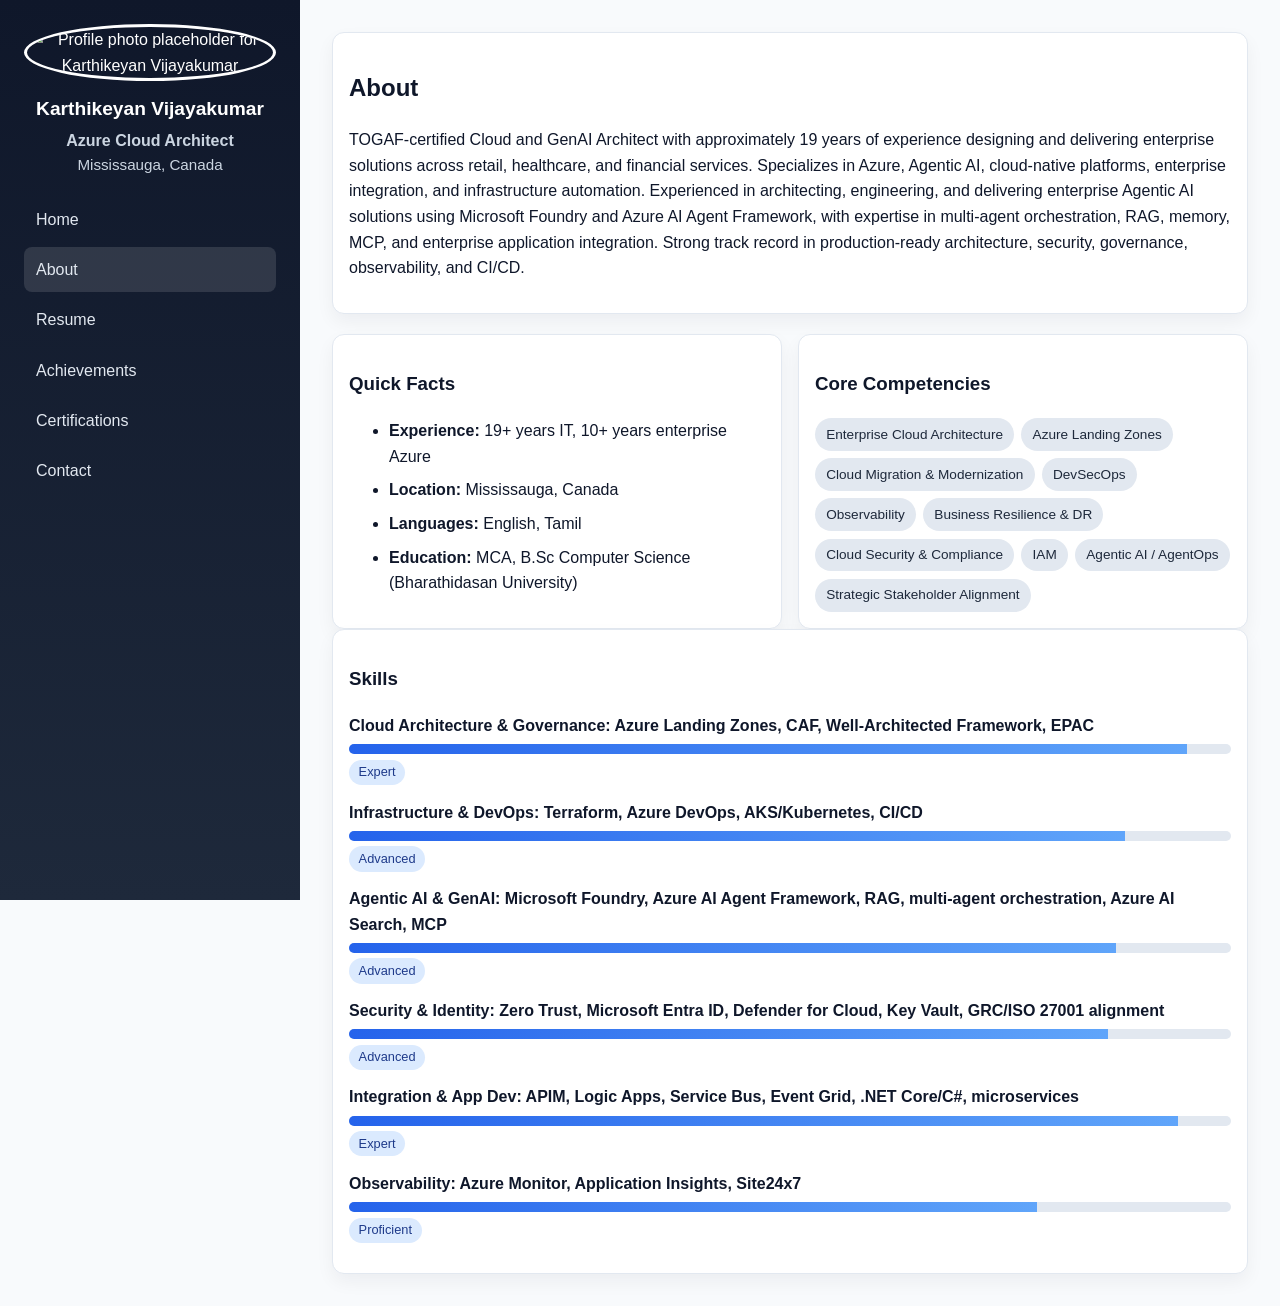
==== about.html @ 1fd53f00 "Build multi-page static portfolio site Co-authored-by: azureaifoundry <219227769+azureaifoundry@user" ====
<!doctype html>
<html lang="en">
<head>
  <meta charset="UTF-8">
  <meta name="viewport" content="width=device-width, initial-scale=1.0">
  <title>Karthikeyan Vijayakumar | About</title>
  <meta property="og:title" content="About | Karthikeyan Vijayakumar">
  <meta property="og:description" content="Cloud and GenAI architecture profile and skills.">
  <meta property="og:type" content="website">
  <meta property="og:url" content="https://karthikeyan-vijayakumar.github.io/about.html">
  <meta property="og:image" content="assets/img/profile.jpg">
  <link rel="icon" type="image/svg+xml" href="assets/img/favicon.svg">
  <link rel="stylesheet" href="assets/css/styles.css">
</head>
<body>
  <div class="layout">
    <aside class="sidebar" aria-label="Main sidebar">
      <div class="brand">
        <img src="assets/img/profile.jpg" alt="Profile photo placeholder for Karthikeyan Vijayakumar">
        <h1>Karthikeyan Vijayakumar</h1>
        <p class="rotating-title" data-rotating>Azure Cloud Architect</p>
        <p class="location">Mississauga, Canada</p>
      </div>
      <button class="nav-toggle" aria-label="Toggle navigation" aria-expanded="false">☰ Menu</button>
      <nav aria-label="Primary navigation">
        <ul class="nav-links">
          <li><a href="index.html">Home</a></li>
          <li><a class="active" href="about.html">About</a></li>
          <li><a href="resume.html">Resume</a></li>
          <li><a href="achievements.html">Achievements</a></li>
          <li><a href="certifications.html">Certifications</a></li>
          <li><a href="contact.html">Contact</a></li>
        </ul>
      </nav>
    </aside>

    <main class="content">
      <section class="card reveal">
        <h2>About</h2>
        <p>TOGAF-certified Cloud and GenAI Architect with approximately 19 years of experience designing and delivering enterprise solutions across retail, healthcare, and financial services. Specializes in Azure, Agentic AI, cloud-native platforms, enterprise integration, and infrastructure automation. Experienced in architecting, engineering, and delivering enterprise Agentic AI solutions using Microsoft Foundry and Azure AI Agent Framework, with expertise in multi-agent orchestration, RAG, memory, MCP, and enterprise application integration. Strong track record in production-ready architecture, security, governance, observability, and CI/CD.</p>
      </section>

      <section class="grid reveal">
        <article class="card">
          <h3>Quick Facts</h3>
          <ul class="facts">
            <li><strong>Experience:</strong> 19+ years IT, 10+ years enterprise Azure</li>
            <li><strong>Location:</strong> Mississauga, Canada</li>
            <li><strong>Languages:</strong> English, Tamil</li>
            <li><strong>Education:</strong> MCA, B.Sc Computer Science (Bharathidasan University)</li>
          </ul>
        </article>
        <article class="card">
          <h3>Core Competencies</h3>
          <div class="chips">
            <span>Enterprise Cloud Architecture</span><span>Azure Landing Zones</span><span>Cloud Migration &amp; Modernization</span><span>DevSecOps</span><span>Observability</span><span>Business Resilience &amp; DR</span><span>Cloud Security &amp; Compliance</span><span>IAM</span><span>Agentic AI / AgentOps</span><span>Strategic Stakeholder Alignment</span>
          </div>
        </article>
      </section>

      <section class="card reveal">
        <h3>Skills</h3>
        <div class="skill-group"><div class="skill-label">Cloud Architecture &amp; Governance: Azure Landing Zones, CAF, Well-Architected Framework, EPAC</div><div class="skill-track" aria-hidden="true"><div class="skill-fill" style="width: 95%"></div></div><span class="skill-level">Expert</span></div>
        <div class="skill-group"><div class="skill-label">Infrastructure &amp; DevOps: Terraform, Azure DevOps, AKS/Kubernetes, CI/CD</div><div class="skill-track" aria-hidden="true"><div class="skill-fill" style="width: 88%"></div></div><span class="skill-level">Advanced</span></div>
        <div class="skill-group"><div class="skill-label">Agentic AI &amp; GenAI: Microsoft Foundry, Azure AI Agent Framework, RAG, multi-agent orchestration, Azure AI Search, MCP</div><div class="skill-track" aria-hidden="true"><div class="skill-fill" style="width: 87%"></div></div><span class="skill-level">Advanced</span></div>
        <div class="skill-group"><div class="skill-label">Security &amp; Identity: Zero Trust, Microsoft Entra ID, Defender for Cloud, Key Vault, GRC/ISO 27001 alignment</div><div class="skill-track" aria-hidden="true"><div class="skill-fill" style="width: 86%"></div></div><span class="skill-level">Advanced</span></div>
        <div class="skill-group"><div class="skill-label">Integration &amp; App Dev: APIM, Logic Apps, Service Bus, Event Grid, .NET Core/C#, microservices</div><div class="skill-track" aria-hidden="true"><div class="skill-fill" style="width: 94%"></div></div><span class="skill-level">Expert</span></div>
        <div class="skill-group"><div class="skill-label">Observability: Azure Monitor, Application Insights, Site24x7</div><div class="skill-track" aria-hidden="true"><div class="skill-fill" style="width: 78%"></div></div><span class="skill-level">Proficient</span></div>
      </section>
    </main>
  </div>
  <script src="assets/js/main.js"></script>
</body>
</html>
---- assets/css/styles.css ----
:root {
  --navy: #0f172a;
  --navy-2: #1e293b;
  --accent: #2563eb;
  --bg: #f8fafc;
  --text: #0f172a;
  --muted: #475569;
  --card: #ffffff;
  --border: #e2e8f0;
}

* { box-sizing: border-box; }
body {
  margin: 0;
  font-family: "Segoe UI", Roboto, Arial, sans-serif;
  background: var(--bg);
  color: var(--text);
  line-height: 1.6;
}

a { color: inherit; }

.layout {
  display: flex;
  min-height: 100vh;
}

.sidebar {
  background: linear-gradient(180deg, var(--navy), var(--navy-2));
  color: #fff;
  width: 300px;
  padding: 1.5rem;
  position: fixed;
  top: 0;
  bottom: 0;
  left: 0;
  overflow-y: auto;
}

.brand {
  text-align: center;
}

.brand img {
  width: 110px;
  height: 110px;
  border-radius: 50%;
  border: 3px solid #fff;
  object-fit: cover;
}

.brand h1 {
  margin: 0.8rem 0 0.2rem;
  font-size: 1.2rem;
}

.brand p {
  margin: 0;
  color: #cbd5e1;
}

.location {
  margin-top: 0.8rem;
  color: #cbd5e1;
  font-size: 0.95rem;
}

.nav-toggle {
  display: none;
  width: 100%;
  margin: 1rem 0;
  background: transparent;
  color: #fff;
  border: 1px solid #64748b;
  border-radius: 8px;
  padding: 0.5rem;
  cursor: pointer;
}

.nav-links {
  list-style: none;
  padding: 0;
  margin: 1.2rem 0;
}

.nav-links a {
  display: block;
  text-decoration: none;
  padding: 0.6rem 0.75rem;
  margin-bottom: 0.35rem;
  border-radius: 8px;
  color: #e2e8f0;
}

.nav-links a.active,
.nav-links a:hover,
.nav-links a:focus-visible {
  background: rgba(255, 255, 255, 0.12);
}

.social {
  display: grid;
  gap: 0.5rem;
}

.social a {
  color: #bfdbfe;
  text-decoration: none;
}

.content {
  flex: 1;
  margin-left: 300px;
  padding: 2rem;
}

.hero {
  background: var(--card);
  border: 1px solid var(--border);
  border-radius: 12px;
  padding: 1.75rem;
  box-shadow: 0 10px 25px rgba(15, 23, 42, 0.06);
}

.hero h2 {
  margin-top: 0;
  font-size: 2rem;
}

.rotating-title {
  color: var(--accent);
  font-weight: 700;
}

.grid {
  display: grid;
  grid-template-columns: repeat(auto-fit, minmax(220px, 1fr));
  gap: 1rem;
  margin-top: 1.25rem;
}

.card {
  background: var(--card);
  border: 1px solid var(--border);
  border-radius: 12px;
  padding: 1rem;
  box-shadow: 0 8px 18px rgba(15, 23, 42, 0.05);
}

h2, h3 { color: var(--navy); }
.section-title { margin-top: 2rem; }

.facts li,
.clean-list li {
  margin-bottom: 0.5rem;
}

.skill-group {
  margin-bottom: 0.9rem;
}

.skill-label {
  font-weight: 600;
}

.skill-track {
  margin-top: 0.35rem;
  height: 10px;
  border-radius: 999px;
  background: #e2e8f0;
  overflow: hidden;
}

.skill-fill {
  height: 100%;
  background: linear-gradient(90deg, #2563eb, #60a5fa);
}

.skill-level {
  display: inline-block;
  margin-top: 0.35rem;
  background: #dbeafe;
  color: #1e3a8a;
  border-radius: 999px;
  font-size: 0.8rem;
  padding: 0.15rem 0.6rem;
}

.chips {
  display: flex;
  flex-wrap: wrap;
  gap: 0.45rem;
}

.chips span {
  background: #e2e8f0;
  color: #1e293b;
  padding: 0.35rem 0.7rem;
  border-radius: 999px;
  font-size: 0.85rem;
}

.timeline details {
  background: var(--card);
  border: 1px solid var(--border);
  border-radius: 12px;
  padding: 1rem;
  margin-bottom: 0.9rem;
}

.timeline summary {
  cursor: pointer;
  font-weight: 700;
  color: var(--navy);
}

.contact-form {
  display: grid;
  gap: 0.75rem;
  max-width: 620px;
}

input, textarea {
  width: 100%;
  border: 1px solid #cbd5e1;
  border-radius: 8px;
  padding: 0.65rem;
  font: inherit;
}

button[type="submit"] {
  width: fit-content;
  border: 0;
  background: var(--accent);
  color: #fff;
  border-radius: 8px;
  padding: 0.65rem 1rem;
  cursor: pointer;
}

.reveal {
  opacity: 0;
  transform: translateY(14px);
  transition: opacity 0.45s ease, transform 0.45s ease;
}

.reveal.visible {
  opacity: 1;
  transform: translateY(0);
}

@media (max-width: 900px) {
  .sidebar {
    width: 100%;
    position: sticky;
    height: auto;
    max-height: unset;
    z-index: 10;
  }

  .content {
    margin-left: 0;
    padding: 1rem;
  }

  .layout {
    flex-direction: column;
  }

  .nav-toggle {
    display: block;
  }

  .nav-links {
    display: none;
  }

  .nav-links.open {
    display: block;
  }

  .hero h2 {
    font-size: 1.5rem;
  }
}
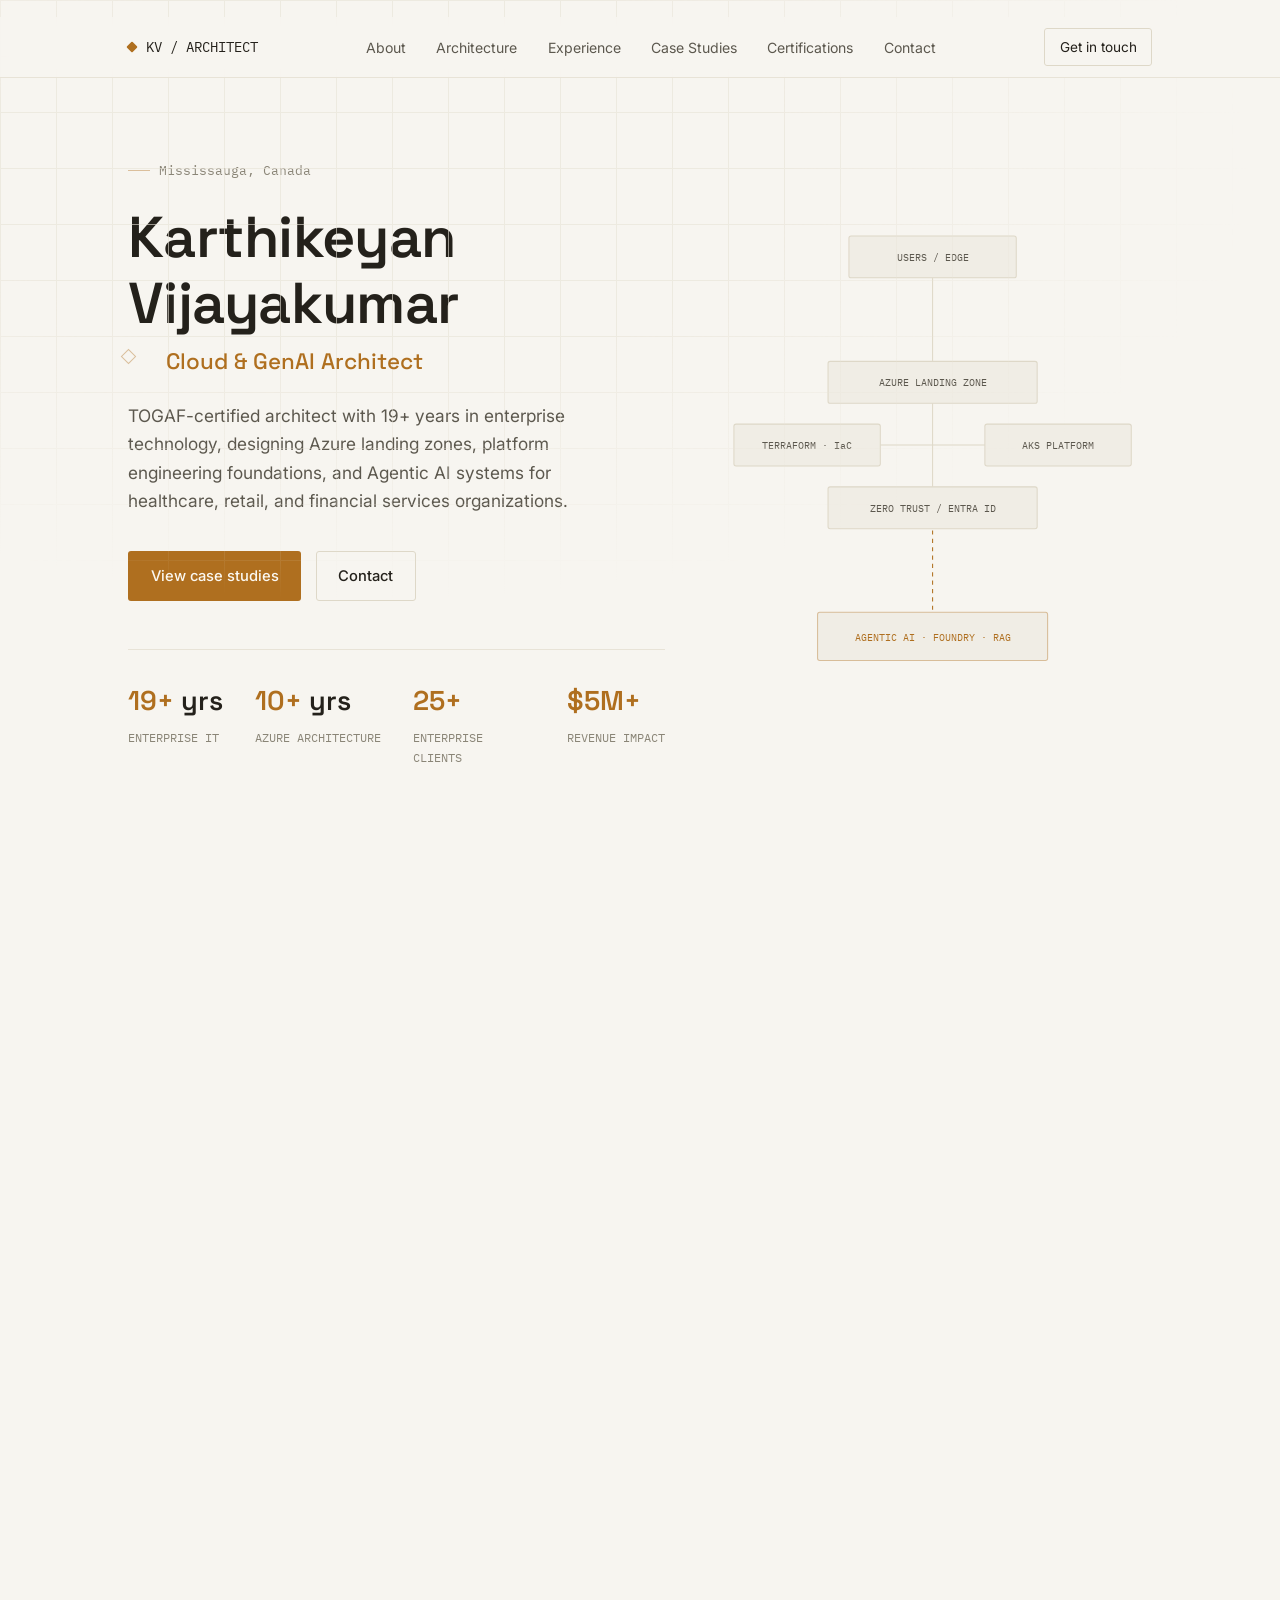
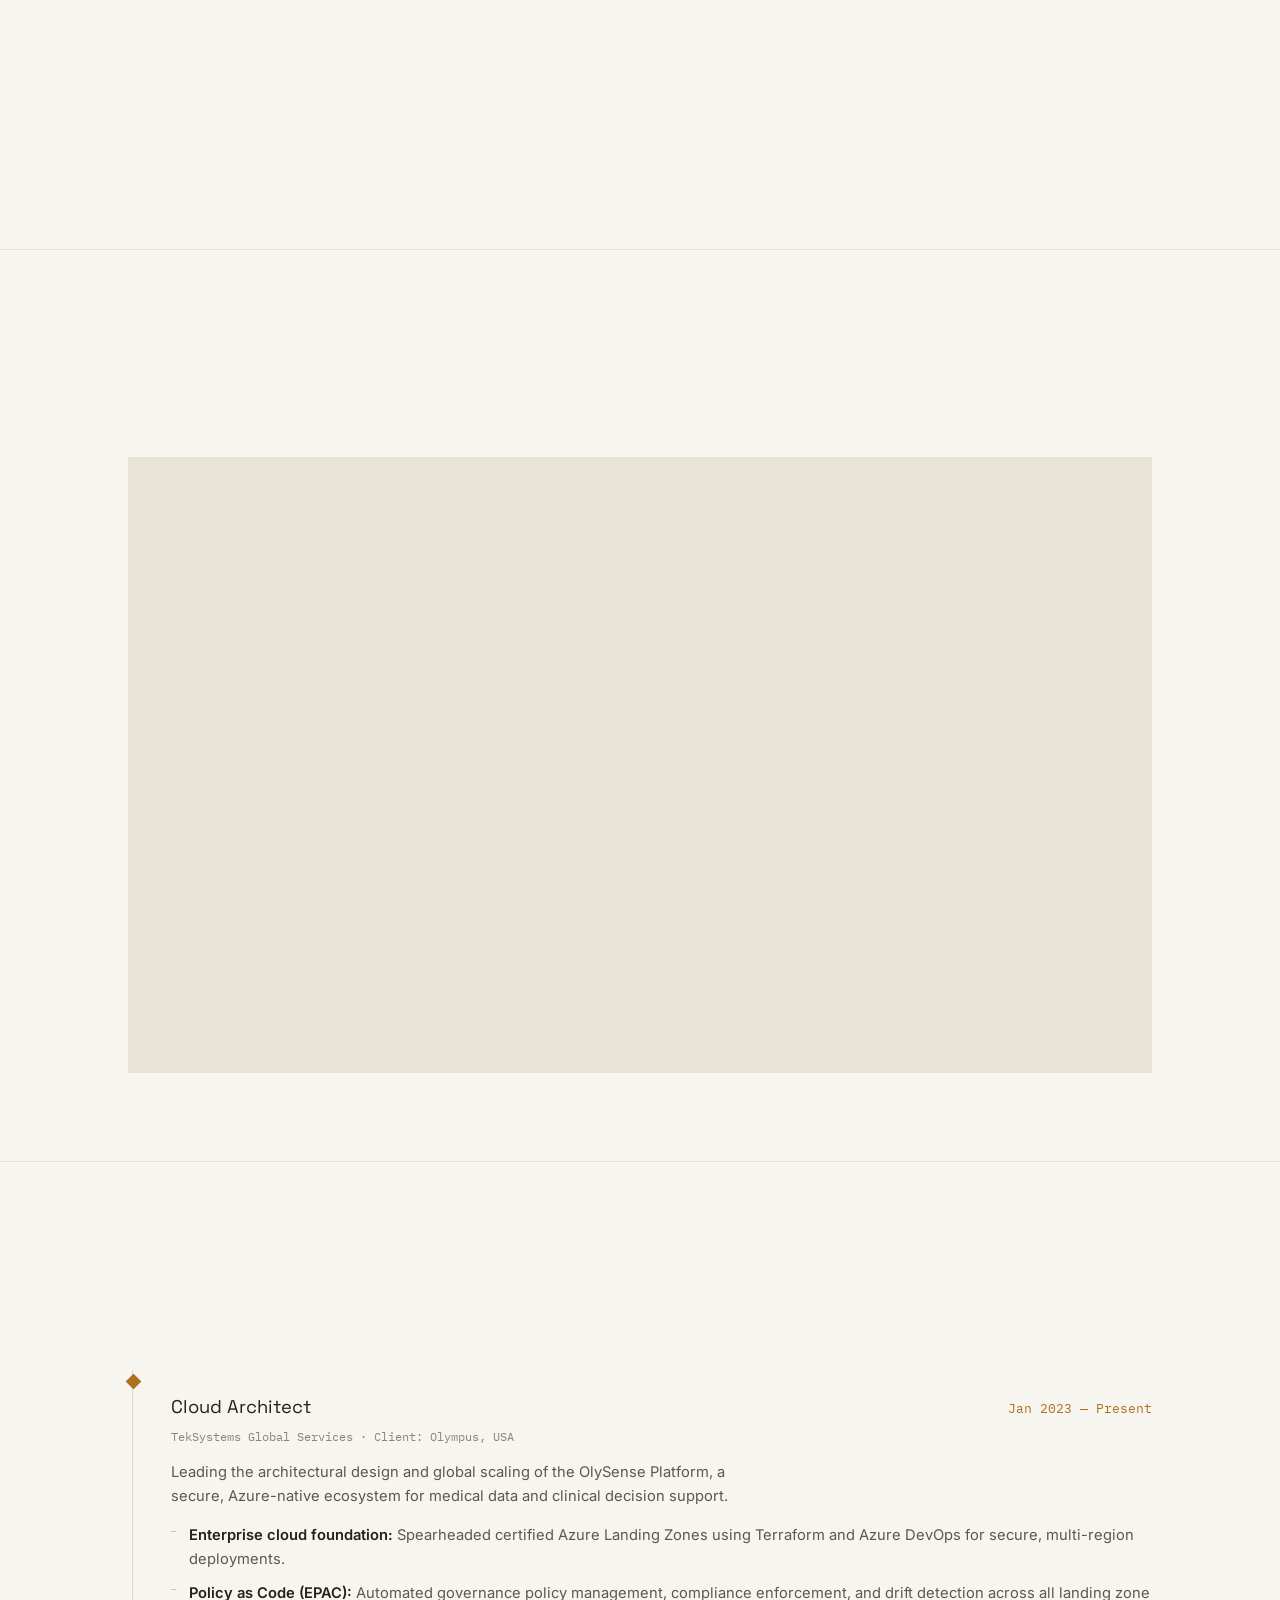
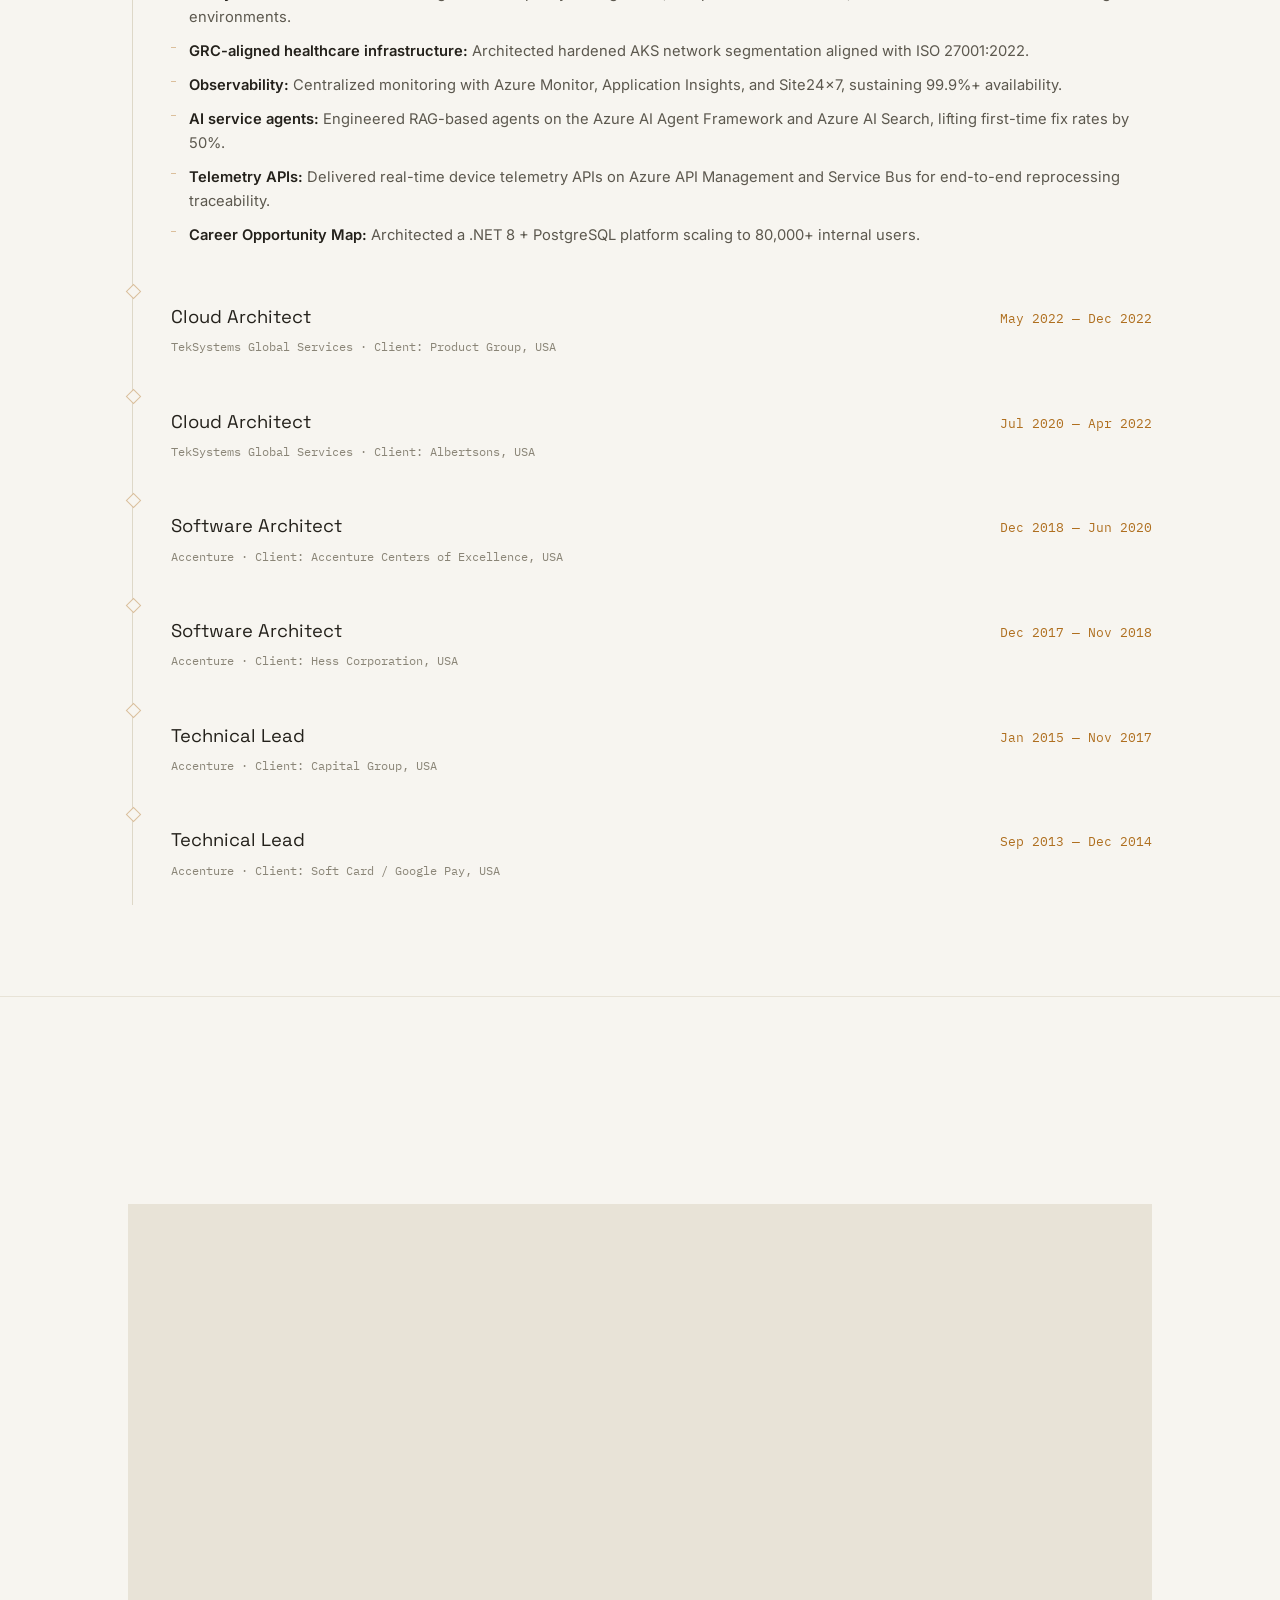
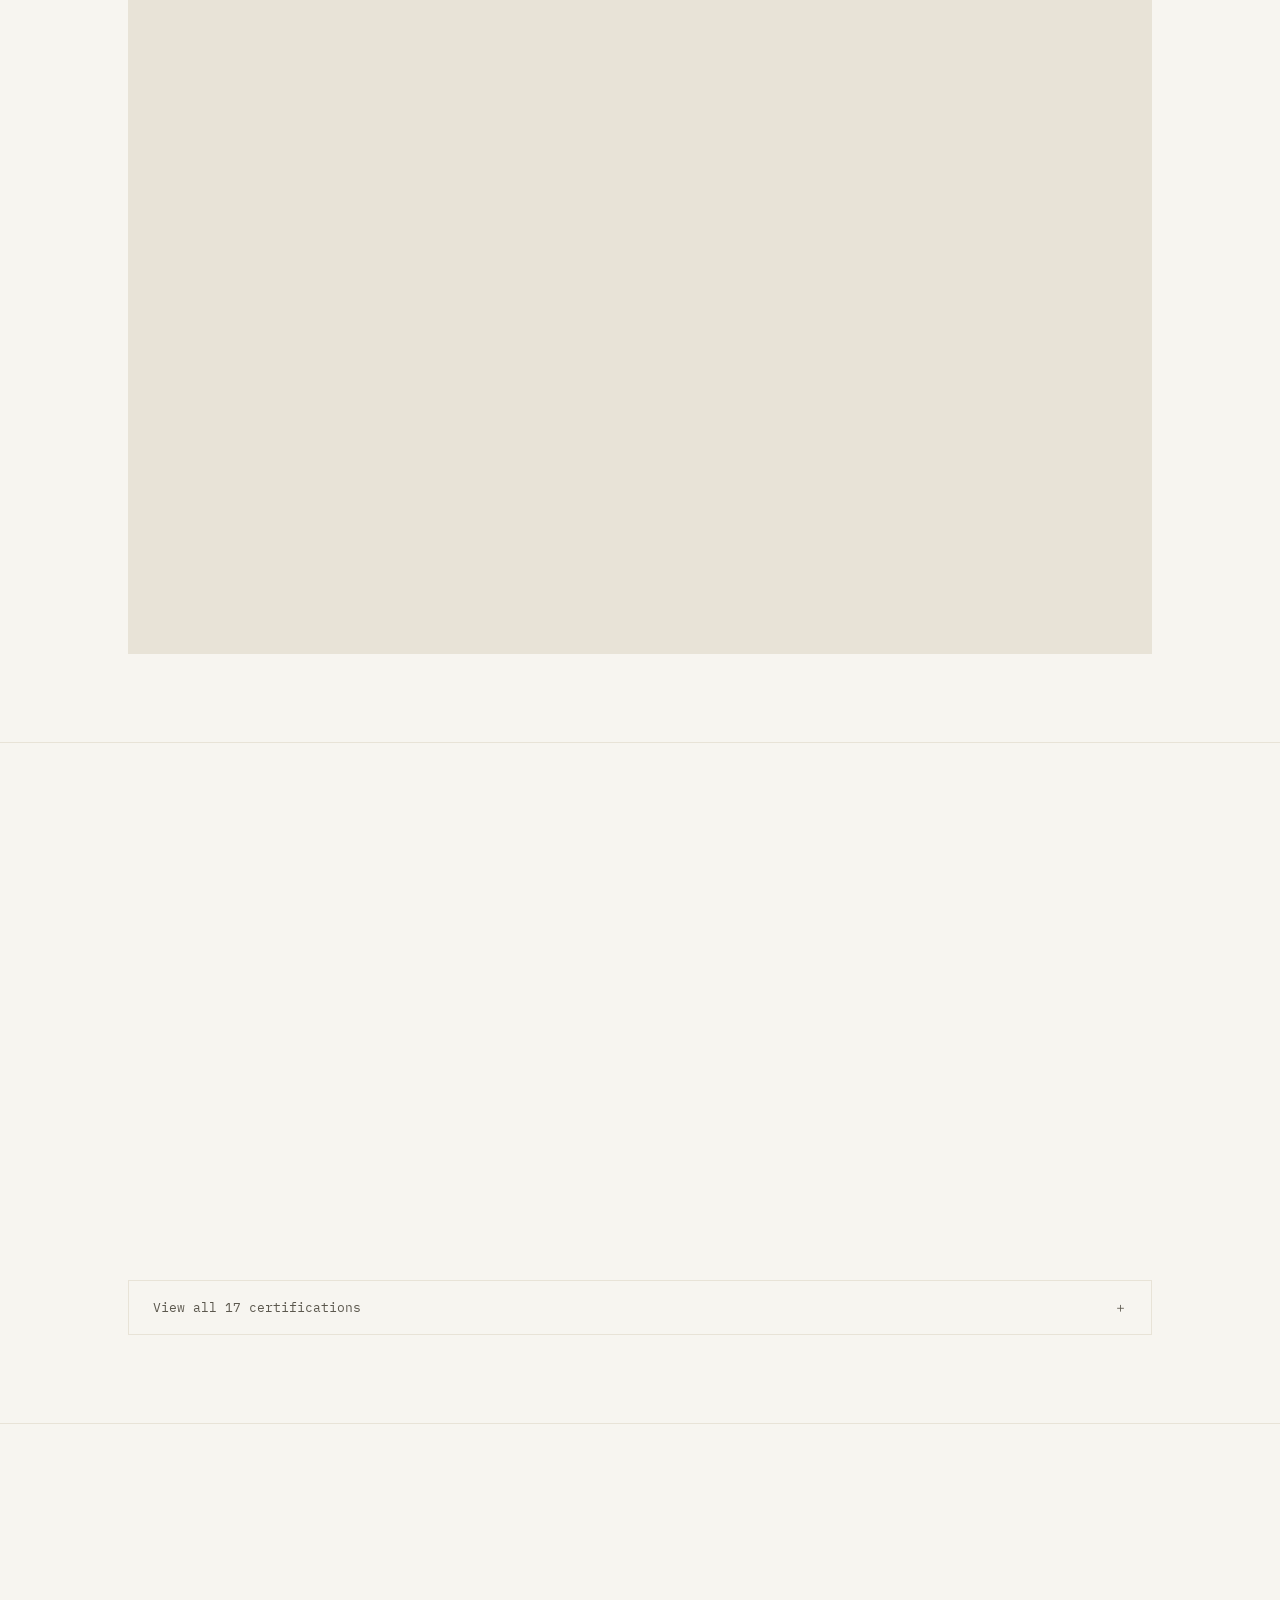
==== commit d7d105ca: "Redirect resume.html to index.html#experience for improved navigation and user experience." ====
--- a/about.html
+++ b/about.html
@@ -1,74 +1,6 @@
 <!doctype html>
-<html lang="en">
-<head>
-  <meta charset="UTF-8">
-  <meta name="viewport" content="width=device-width, initial-scale=1.0">
-  <title>Karthikeyan Vijayakumar | About</title>
-  <meta property="og:title" content="About | Karthikeyan Vijayakumar">
-  <meta property="og:description" content="Cloud and GenAI architecture profile and skills.">
-  <meta property="og:type" content="website">
-  <meta property="og:url" content="https://karthikeyan-vijayakumar.github.io/about.html">
-  <meta property="og:image" content="assets/img/profile.jpg">
-  <link rel="icon" type="image/svg+xml" href="assets/img/favicon.svg">
-  <link rel="stylesheet" href="assets/css/styles.css">
-</head>
-<body>
-  <div class="layout">
-    <aside class="sidebar" aria-label="Main sidebar">
-      <div class="brand">
-        <img src="assets/img/profile.jpg" alt="Profile photo placeholder for Karthikeyan Vijayakumar">
-        <h1>Karthikeyan Vijayakumar</h1>
-        <p class="rotating-title" data-rotating>Azure Cloud Architect</p>
-        <p class="location">Mississauga, Canada</p>
-      </div>
-      <button class="nav-toggle" aria-label="Toggle navigation" aria-expanded="false">☰ Menu</button>
-      <nav aria-label="Primary navigation">
-        <ul class="nav-links">
-          <li><a href="index.html">Home</a></li>
-          <li><a class="active" href="about.html">About</a></li>
-          <li><a href="resume.html">Resume</a></li>
-          <li><a href="achievements.html">Achievements</a></li>
-          <li><a href="certifications.html">Certifications</a></li>
-          <li><a href="contact.html">Contact</a></li>
-        </ul>
-      </nav>
-    </aside>
-
-    <main class="content">
-      <section class="card reveal">
-        <h2>About</h2>
-        <p>TOGAF-certified Cloud and GenAI Architect with approximately 19 years of experience designing and delivering enterprise solutions across retail, healthcare, and financial services. Specializes in Azure, Agentic AI, cloud-native platforms, enterprise integration, and infrastructure automation. Experienced in architecting, engineering, and delivering enterprise Agentic AI solutions using Microsoft Foundry and Azure AI Agent Framework, with expertise in multi-agent orchestration, RAG, memory, MCP, and enterprise application integration. Strong track record in production-ready architecture, security, governance, observability, and CI/CD.</p>
-      </section>
-
-      <section class="grid reveal">
-        <article class="card">
-          <h3>Quick Facts</h3>
-          <ul class="facts">
-            <li><strong>Experience:</strong> 19+ years IT, 10+ years enterprise Azure</li>
-            <li><strong>Location:</strong> Mississauga, Canada</li>
-            <li><strong>Languages:</strong> English, Tamil</li>
-            <li><strong>Education:</strong> MCA, B.Sc Computer Science (Bharathidasan University)</li>
-          </ul>
-        </article>
-        <article class="card">
-          <h3>Core Competencies</h3>
-          <div class="chips">
-            <span>Enterprise Cloud Architecture</span><span>Azure Landing Zones</span><span>Cloud Migration &amp; Modernization</span><span>DevSecOps</span><span>Observability</span><span>Business Resilience &amp; DR</span><span>Cloud Security &amp; Compliance</span><span>IAM</span><span>Agentic AI / AgentOps</span><span>Strategic Stakeholder Alignment</span>
-          </div>
-        </article>
-      </section>
-
-      <section class="card reveal">
-        <h3>Skills</h3>
-        <div class="skill-group"><div class="skill-label">Cloud Architecture &amp; Governance: Azure Landing Zones, CAF, Well-Architected Framework, EPAC</div><div class="skill-track" aria-hidden="true"><div class="skill-fill" style="width: 95%"></div></div><span class="skill-level">Expert</span></div>
-        <div class="skill-group"><div class="skill-label">Infrastructure &amp; DevOps: Terraform, Azure DevOps, AKS/Kubernetes, CI/CD</div><div class="skill-track" aria-hidden="true"><div class="skill-fill" style="width: 88%"></div></div><span class="skill-level">Advanced</span></div>
-        <div class="skill-group"><div class="skill-label">Agentic AI &amp; GenAI: Microsoft Foundry, Azure AI Agent Framework, RAG, multi-agent orchestration, Azure AI Search, MCP</div><div class="skill-track" aria-hidden="true"><div class="skill-fill" style="width: 87%"></div></div><span class="skill-level">Advanced</span></div>
-        <div class="skill-group"><div class="skill-label">Security &amp; Identity: Zero Trust, Microsoft Entra ID, Defender for Cloud, Key Vault, GRC/ISO 27001 alignment</div><div class="skill-track" aria-hidden="true"><div class="skill-fill" style="width: 86%"></div></div><span class="skill-level">Advanced</span></div>
-        <div class="skill-group"><div class="skill-label">Integration &amp; App Dev: APIM, Logic Apps, Service Bus, Event Grid, .NET Core/C#, microservices</div><div class="skill-track" aria-hidden="true"><div class="skill-fill" style="width: 94%"></div></div><span class="skill-level">Expert</span></div>
-        <div class="skill-group"><div class="skill-label">Observability: Azure Monitor, Application Insights, Site24x7</div><div class="skill-track" aria-hidden="true"><div class="skill-fill" style="width: 78%"></div></div><span class="skill-level">Proficient</span></div>
-      </section>
-    </main>
-  </div>
-  <script src="assets/js/main.js"></script>
-</body>
-</html>
+<html lang="en"><head><meta charset="UTF-8">
+<meta http-equiv="refresh" content="0; url=index.html#about">
+<link rel="canonical" href="index.html#about">
+<title>Redirecting…</title></head>
+<body>Redirecting to <a href="index.html#about">index.html#about</a>.</body></html>
